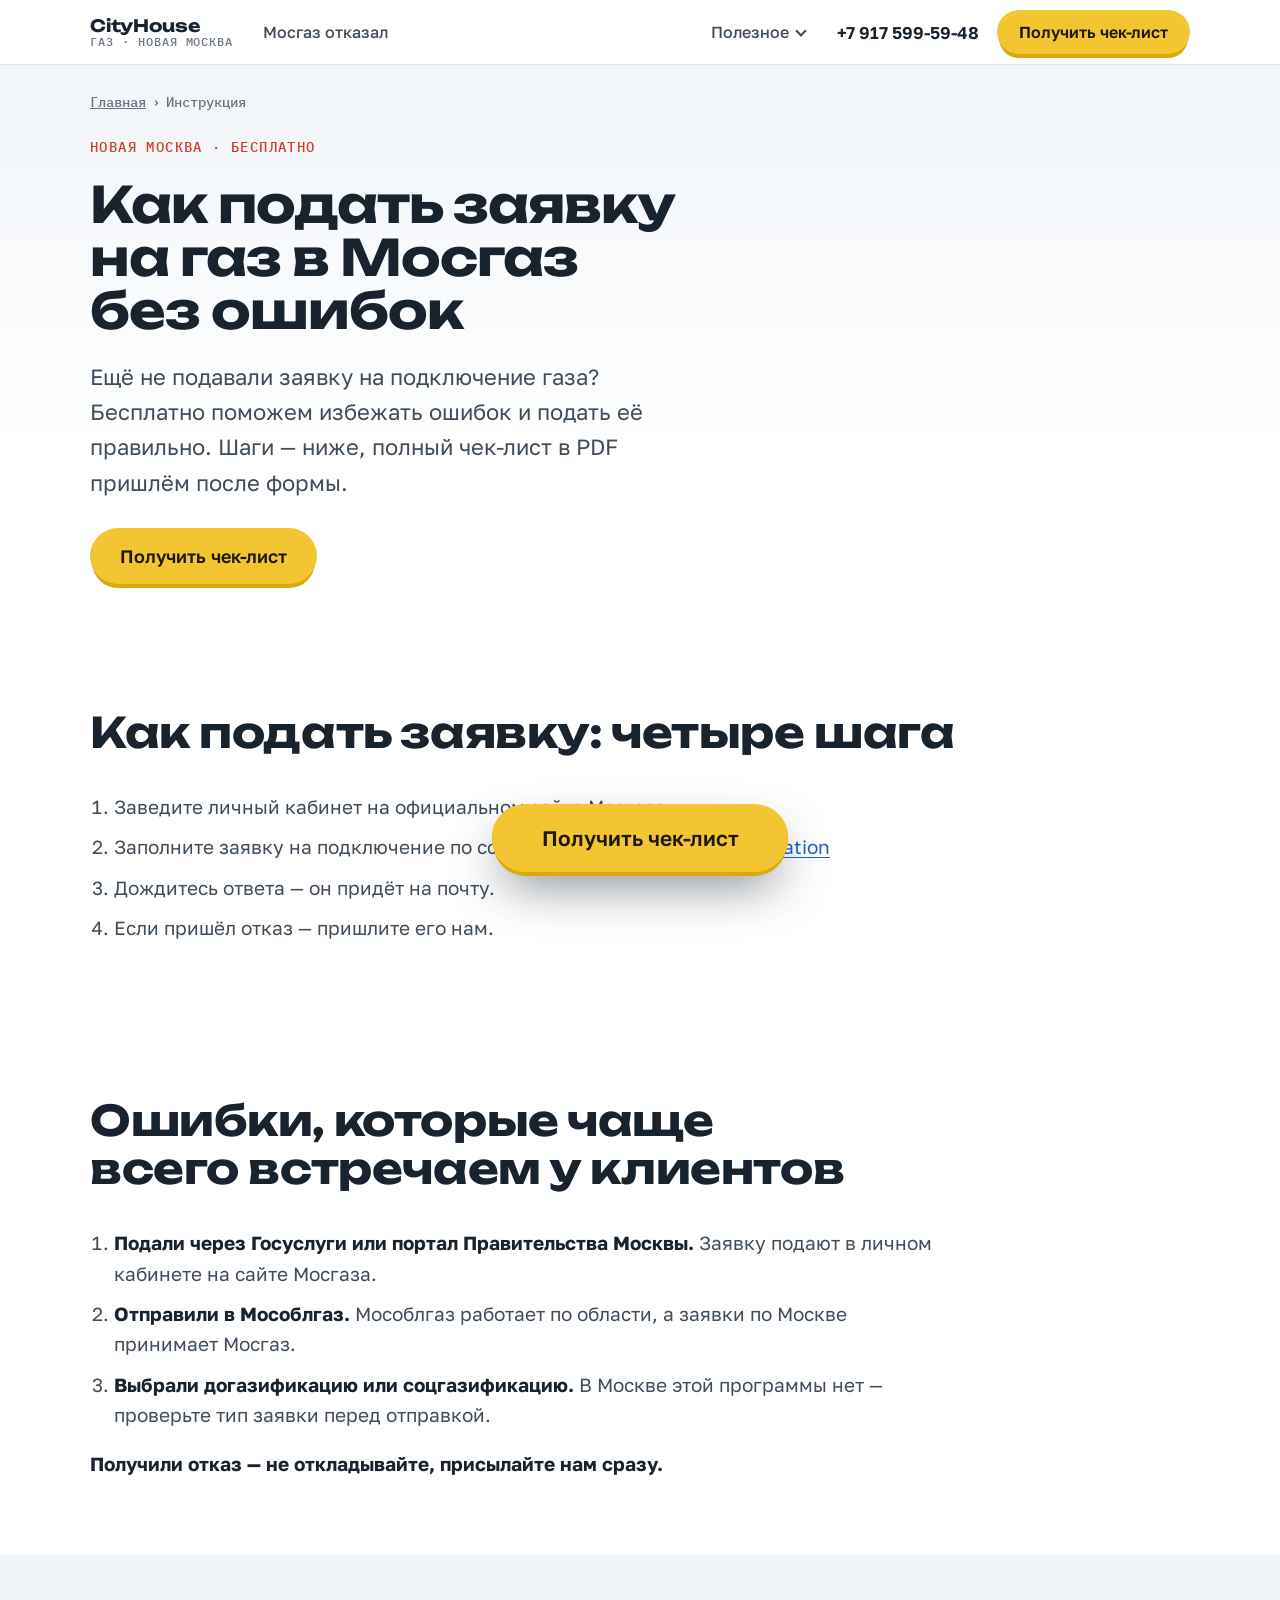
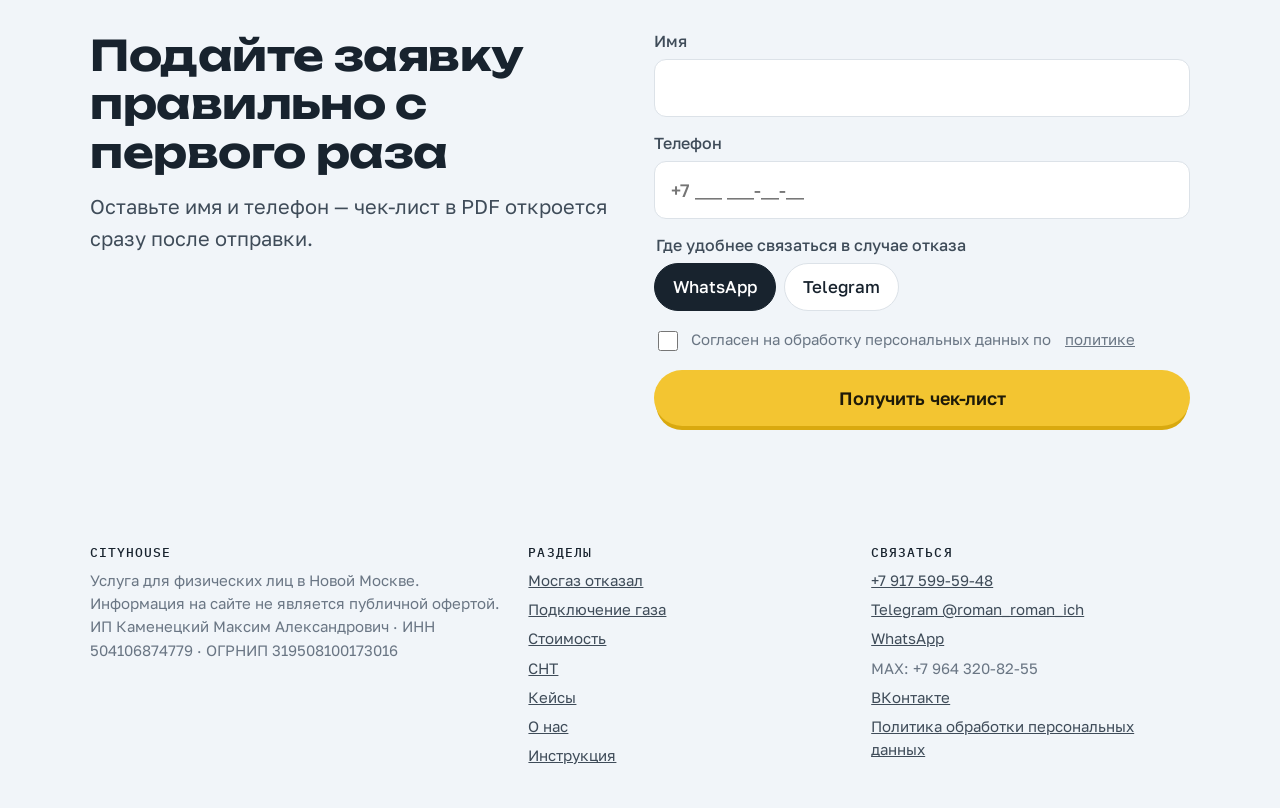
==== instrukciya/index.html @ efc5dd64 "Цена услуги 90 000 ₽" ====
<!doctype html>
<html lang="ru">
<head>
<meta charset="utf-8">
<meta name="viewport" content="width=device-width, initial-scale=1, viewport-fit=cover">
<title>Как подать заявку на газ в Мосгаз без ошибок | CityHouse</title>
<meta name="description" content="Бесплатная инструкция: как подать заявку на подключение газа в Мосгаз правильно. Частые ошибки, из-за которых заявка не доходит, и что делать при отказе.">
<meta name="robots" content="noindex, nofollow">
<link rel="canonical" href="https://gaz-otkaz.ru/instrukciya/">
<meta property="og:type" content="website">
<meta property="og:locale" content="ru_RU">
<meta property="og:title" content="Как подать заявку на газ в Мосгаз без ошибок | CityHouse">
<meta property="og:description" content="Бесплатная инструкция: как подать заявку на подключение газа в Мосгаз правильно. Частые ошибки, из-за которых заявка не доходит, и что делать при отказе.">
<meta property="og:url" content="https://gaz-otkaz.ru/instrukciya/">
<meta property="og:image" content="https://gaz-otkaz.ru/img/hero.jpg">
<link rel="preconnect" href="https://fonts.googleapis.com">
<link rel="preconnect" href="https://fonts.gstatic.com" crossorigin>
<link rel="stylesheet" href="https://fonts.googleapis.com/css2?family=Unbounded:wght@500;700&family=Golos+Text:wght@400;500;600&family=IBM+Plex+Mono:wght@400;500&display=swap">
<link rel="stylesheet" href="/assets/site.css?v=bbb513cd">
<link rel="icon" href="/img/favicon.svg" type="image/svg+xml">
<link rel="icon" href="/img/favicon-120.png" sizes="120x120" type="image/png">
<link rel="apple-touch-icon" href="/img/favicon-120.png">
<meta name="yandex-verification" content="cb1853f3357a638d">
<meta name="google-site-verification" content="L_f5THGJOwdWVX1sTrfUOz_JEtpVM194dY_ABzDGJFU">
<script type="application/ld+json">
{
 "@context": "https://schema.org",
 "@graph": [
  {
   "@type": "Organization",
   "@id": "https://gaz-otkaz.ru/#org",
   "name": "CityHouse",
   "url": "https://gaz-otkaz.ru/",
   "areaServed": "Новая Москва",
   "taxID": "504106874779",
   "telephone": "+7 917 599-59-48",
   "legalName": "ИП Каменецкий Максим Александрович",
   "address": "г. Москва",
   "email": "max-kamen@yandex.ru"
  },
  {
   "@type": "BreadcrumbList",
   "itemListElement": [
    {
     "@type": "ListItem",
     "position": 1,
     "name": "Главная",
     "item": "https://gaz-otkaz.ru/"
    },
    {
     "@type": "ListItem",
     "position": 2,
     "name": "Инструкция",
     "item": "https://gaz-otkaz.ru/instrukciya/"
    }
   ]
  }
 ]
}
</script>
</head>
<body>

<!-- ШАПКА: общая для всех страниц -->
<div class="site-head">
  <div class="wrap sh-row">
    <a class="brand" href="/"><b>CityHouse</b><small>Газ · Новая Москва</small></a>
    <nav class="nav" aria-label="Разделы"><a href="/">Мосгаз отказал</a></nav>
    <details class="more"><summary>Полезное</summary><div class="more-list"><a href="/podklyuchenie-gaza/">Подключение газа</a><a href="/stoimost/">Стоимость</a><a href="/snt/">СНТ</a><a href="/kejsy/">Кейсы</a><a href="/o-nas/">О нас</a></div></details>
    <a class="sh-phone" href="tel:+79175995948">+7 917 599-59-48</a>
    <a class="btn btn-pipe sh-cta" href="#form" data-open-lead>Получить чек-лист</a>
  </div>
</div>

<header class="hero sub-hero" id="top"><div class="wrap"><ol class="crumbs" aria-label="Хлебные крошки"><li><a href="/">Главная</a></li><li aria-current="page">Инструкция</li></ol><div class="hero-grid"><div class="hero-body"><span class="eyebrow">Новая Москва · бесплатно</span><h1>Как подать заявку на газ в Мосгаз без ошибок</h1><p class="hero-sub">Ещё не подавали заявку на подключение газа? Бесплатно поможем избежать ошибок и подать её правильно. Шаги — ниже, полный чек-лист в PDF пришлём после формы.</p><div class="hero-cta"><a class="btn btn-pipe" href="#form" data-open-lead>Получить чек-лист</a></div></div></div></div></header>

<!-- text -->
<section id="shagi"><div class="wrap"><div class="sec-head"><h2>Как подать заявку: четыре шага</h2></div><div class="prose"><ol><li>Заведите личный кабинет на официальном сайте Мосгаза.</li><li>Заполните заявку на подключение по ссылке: <a href="https://lknew.mos-gaz.ru/application">lknew.mos-gaz.ru/application</a></li><li>Дождитесь ответа — он придёт на почту.</li><li>Если пришёл отказ — пришлите его нам.</li></ol></div></div></section>

<!-- text -->
<section id="oshibki"><div class="wrap"><div class="sec-head"><h2>Ошибки, которые чаще всего встречаем у клиентов</h2></div><div class="prose"><ol><li><b>Подали через Госуслуги или портал Правительства Москвы.</b> Заявку подают в личном кабинете на сайте Мосгаза.</li><li><b>Отправили в Мособлгаз.</b> Мособлгаз работает по области, а заявки по Москве принимает Мосгаз.</li><li><b>Выбрали догазификацию или соцгазификацию.</b> В Москве этой программы нет — проверьте тип заявки перед отправкой.</li></ol><p><b>Получили отказ — не откладывайте, присылайте нам сразу.</b></p></div></div></section>

<!-- form -->
<section class="tint" id="form">
  <div class="wrap form-grid">
    <div class="sec-head" style="margin:0"><h2>Подайте заявку правильно с первого раза</h2><p class="lead">Оставьте имя и телефон — чек-лист в PDF откроется сразу после отправки.</p></div>
    <div>
      <form id="lead" novalidate data-endpoint="/send.php" data-ym="113493938" data-goal="lead">
        <input type="hidden" name="page" value="/instrukciya/"><input type="hidden" name="src" value=""><input type="hidden" name="quiz" value="">
        <label class="f" for="f-name">Имя<input id="f-name" name="name" type="text" autocomplete="given-name" required></label>
        <label class="f" for="f-phone">Телефон<input id="f-phone" name="phone" type="tel" inputmode="tel" autocomplete="tel" placeholder="+7 ___ ___-__-__" required></label>
        
        <fieldset><legend>Где удобнее связаться в случае отказа</legend><div class="seg"><label><input type="radio" name="via" id="f-via-wa" value="WhatsApp" checked><span>WhatsApp</span></label><label><input type="radio" name="via" id="f-via-tg" value="Telegram"><span>Telegram</span></label></div></fieldset>
        <label class="f" for="f-tg" id="f-tg-wrap" hidden>Ник в Telegram<input id="f-tg" name="telegram" type="text" autocomplete="off" placeholder="@username"></label>
        <p class="q-badge" id="q-badge" hidden></p>
        <label class="consent" for="f-ok"><input id="f-ok" type="checkbox" required>Согласен на обработку персональных данных по&nbsp;<a href="/politika/">политике</a></label>
        <button class="btn btn-pipe" type="submit">Получить чек-лист</button>
        <p id="f-err" class="consent" hidden style="color:var(--was)">Укажите имя, телефон, отметьте согласие и, если выбрали Telegram, ник — чтобы мы могли связаться.</p>
      </form>
      <div class="form-done" id="f-done" hidden><h3>Чек-лист готов</h3><p><a href="/files/chek-list-zayavka-mosgaz.pdf">Скачать чек-лист в PDF</a> — что проверить до подачи, четыре шага, частые ошибки и что делать при отказе.</p><p><b>В случае отказа сразу начнём работу с вашим случаем.</b></p></div>
    </div>
  </div>
</section>

<!-- ПОДВАЛ: общий для всех страниц. Ссылки на сайт Макса здесь нет — только в блоках страниц (7в). -->
<footer class="site-foot">
  <div class="wrap sf-grid">
    <div>
      <h4>CityHouse</h4>
      <p>Услуга для физических лиц в Новой Москве. Информация на сайте не является публичной офертой.</p>
      <p>ИП Каменецкий Максим Александрович · ИНН 504106874779 · ОГРНИП 319508100173016</p>
    </div>
    <div><h4>Разделы</h4><ul><li><a href="/">Мосгаз отказал</a></li><li><a href="/podklyuchenie-gaza/">Подключение газа</a></li><li><a href="/stoimost/">Стоимость</a></li><li><a href="/snt/">СНТ</a></li><li><a href="/kejsy/">Кейсы</a></li><li><a href="/o-nas/">О нас</a></li><li><a href="/instrukciya/">Инструкция</a></li></ul></div>
    <div><h4>Связаться</h4><ul>
      <li><a href="tel:+79175995948">+7 917 599-59-48</a></li>
      <li><a href="https://t.me/roman_roman_ich">Telegram @roman_roman_ich</a></li>
      <li><a href="https://wa.me/79643208255">WhatsApp</a></li><li>MAX: +7 964 320-82-55</li><li><a href="https://vk.ru/roma.luno">ВКонтакте</a></li>
      <li><a href="/politika/">Политика обработки персональных данных</a></li>
    </ul></div>
  </div>
</footer>
<div class="sticky" id="sticky"><button type="button" class="btn btn-pipe" data-open-lead>Получить чек-лист</button></div>

<!-- Окно заявки -->
<dialog class="lead-modal" id="lead-modal" aria-labelledby="lm-title">
  <button type="button" class="lm-close" aria-label="Закрыть" data-close-lead>×</button>
  <div class="lm-head"><h3 id="lm-title">Чек-лист в PDF</h3><p>Оставьте имя и телефон — чек-лист откроется сразу после отправки.</p></div>
  <form id="lead2" novalidate data-endpoint="/send.php" data-ym="113493938" data-goal="lead">
    <input type="hidden" name="page" value="/instrukciya/"><input type="hidden" name="src" value=""><input type="hidden" name="quiz" value="">
    <label class="f" for="m-name">Имя<input id="m-name" name="name" type="text" autocomplete="given-name" required></label>
    <label class="f" for="m-phone">Телефон<input id="m-phone" name="phone" type="tel" inputmode="tel" autocomplete="tel" placeholder="+7 ___ ___-__-__" required></label>
<fieldset><legend>Где удобнее связаться в случае отказа</legend><div class="seg"><label><input type="radio" name="via" id="m-via-wa" value="WhatsApp" checked><span>WhatsApp</span></label><label><input type="radio" name="via" id="m-via-tg" value="Telegram"><span>Telegram</span></label></div></fieldset>    <label class="f" for="m-tg" id="m-tg-wrap" hidden>Ник в Telegram<input id="m-tg" name="telegram" type="text" autocomplete="off" placeholder="@username"></label>
    <label class="consent" for="m-ok"><input id="m-ok" type="checkbox" required>Согласен на обработку персональных данных по&nbsp;<a href="/politika/">политике</a></label>
    <button class="btn btn-pipe" type="submit">Получить чек-лист</button>
    <p id="m-err" class="consent" hidden style="color:var(--was)">Укажите имя, телефон, отметьте согласие и, если выбрали Telegram, ник — чтобы мы могли связаться.</p>
  </form>
  <div class="form-done" id="m-done" hidden><h3>Чек-лист готов</h3><p><a href="/files/chek-list-zayavka-mosgaz.pdf">Скачать чек-лист в PDF</a> — что проверить до подачи, четыре шага, частые ошибки и что делать при отказе.</p><p><b>В случае отказа сразу начнём работу с вашим случаем.</b></p></div>
</dialog>

<dialog class="zoom" id="zoom"><form method="dialog"><button aria-label="Закрыть">×</button></form><img id="zoom-img" alt=""></dialog>
<script src="/assets/site.js?v=bbb513cd" defer></script>
</body>
</html>
---- assets/site.css ----
/* Светлая версия (v2), осознанно одна тема. Каждая <section> = один блок Тильды.
   Цвета взяты из картинок Макса: жёлтая газовая труба, красное «было», зелёное «стало». */
:root{
  --paper:#FFFFFF; --tint:#F1F5F9; --surface:#FFFFFF; --ink:#18232E; --muted:#3F4C59; --soft:#6A7684; --line:#DCE2E8;
  --pipe:#F3C531; --pipe-deep:#D9A90F; --pipe-ink:#1E1A08; --was:#D23B2C; --now:#2E9A4E; --flame:#1F5FD1;
  --f-display:"Unbounded","Arial Black",system-ui,sans-serif;
  --f-body:"Golos Text",system-ui,-apple-system,"Segoe UI",sans-serif;
  --f-mono:"IBM Plex Mono",ui-monospace,Menlo,monospace;
  --w:1140px; --r:18px; color-scheme:light;
}
*{box-sizing:border-box}
body{background:var(--paper);color:var(--ink);font:400 19px/1.6 var(--f-body);-webkit-font-smoothing:antialiased;padding-bottom:84px}
@media (min-width:760px){body{padding-bottom:0}}
.wrap{max-width:var(--w);margin:0 auto;padding-inline:20px}
section{padding-block:76px}
.tint{background:var(--tint)}
h1,h2,h3{margin:0;text-wrap:balance}
h2{font:700 clamp(28px,4.6vw,42px)/1.15 var(--f-display);letter-spacing:-.01em;max-width:24ch}
h3{font:600 22px/1.3 var(--f-body)}
p{margin:0}
.eyebrow{font:500 14px/1.2 var(--f-mono);letter-spacing:.1em;text-transform:uppercase;color:var(--soft)}
.sec-head{display:grid;gap:14px;margin-bottom:36px}
.lead{color:var(--muted);max-width:60ch;font-size:20px}

.btn{display:inline-flex;align-items:center;justify-content:center;min-height:56px;padding:0 28px;border-radius:999px;font:600 18px/1 var(--f-body);text-decoration:none;cursor:pointer;border:2px solid transparent;transition:transform .15s ease,background .15s ease}
.btn:active{transform:scale(.98)}
.btn:focus-visible,summary:focus-visible,.opt:focus-visible,input:focus-visible,.case-open:focus-visible{outline:3px solid var(--flame);outline-offset:3px}
.btn-pipe{background:var(--pipe);color:var(--pipe-ink);box-shadow:0 6px 0 -2px var(--pipe-deep)}
.btn-pipe:hover{background:#FFD447}
.btn-ghost{border-color:var(--ink);color:var(--ink);background:transparent}

/* ---------- HERO ---------- */
.hero{padding-block:24px 0;background:linear-gradient(180deg,var(--tint),var(--paper) 70%);overflow:hidden}
.topbar{display:flex;justify-content:space-between;align-items:center;gap:12px;font:500 14px/1.2 var(--f-mono);letter-spacing:.06em;color:var(--soft)}
.topbar a{color:var(--ink);font-weight:500}
.hero-grid{display:grid;gap:32px;padding-block:44px 24px;align-items:center}
@media (min-width:900px){.hero-grid{grid-template-columns:1.15fr .85fr}}
.hero-body{display:grid;gap:22px;min-width:0}
.hero .eyebrow{color:var(--was)}
.hero h1{font:700 clamp(34px,6.2vw,62px)/1.06 var(--f-display);letter-spacing:-.02em}
.hero-sub{color:var(--muted);font-size:clamp(19px,2.3vw,22px);max-width:52ch}
.chips{list-style:none;margin:4px 0 0;padding:0;display:flex;flex-wrap:wrap;gap:10px}
.chips li{font:500 15px/1.2 var(--f-body);padding:11px 16px;border-radius:999px;background:var(--surface);border:1px solid var(--line)}
.chips li:first-child{background:var(--pipe);border-color:var(--pipe);color:var(--pipe-ink);font-weight:600}
.hero-price{display:flex;flex-wrap:wrap;align-items:baseline;gap:6px 14px;margin:0}
.hero-price b{font:700 clamp(30px,4.6vw,44px)/1 var(--f-display);letter-spacing:-.01em;padding:10px 16px;border-radius:12px;background:var(--pipe);color:var(--pipe-ink)}
.hero-price span{font:500 18px/1.4 var(--f-body);color:var(--muted)}
.hero-cta{display:flex;flex-wrap:wrap;gap:12px;margin-top:6px}
.hero-alt{margin:14px 0 0;font:500 16px var(--f-body)}
.hero-alt a{color:var(--muted);text-decoration:underline;text-underline-offset:3px}
.hero-alt a:hover{color:inherit}
.hero-img{margin:0;justify-self:center;width:min(100%,460px)}
@media (max-width:899px){.hero-img{display:none}}
.hero-img img{display:block;width:100%;height:auto;aspect-ratio:1;border-radius:24px;box-shadow:0 30px 60px -30px rgba(24,35,46,.35);background:#fff}
/* труба с врезкой */
.pipe-line{position:relative;height:118px}
.pipe-main{position:absolute;left:0;right:0;top:26px;height:18px;background:var(--pipe);box-shadow:inset 0 -5px 0 rgba(0,0,0,.12)}
.pipe-main::before,.pipe-main::after{content:"";position:absolute;top:-4px;width:10px;height:26px;background:var(--pipe-deep);border-radius:2px}
.pipe-main::before{left:18%}.pipe-main::after{left:82%}
.pipe-tap{position:absolute;left:min(58%,620px);top:26px;width:18px;height:92px;background:var(--pipe);box-shadow:inset -5px 0 0 rgba(0,0,0,.12);transform-origin:top;animation:tap 1.1s .3s cubic-bezier(.2,.7,.2,1) both}
.pipe-tap::after{content:"";position:absolute;left:-7px;top:24px;width:32px;height:14px;border-radius:3px;background:var(--now)}
.pipe-label{position:absolute;top:66px;left:calc(min(58%,620px) + 34px);font:500 15px/1.35 var(--f-mono);color:var(--muted)}
.pipe-label b{color:var(--ink);font-weight:600}
.pipe-mark{position:absolute;top:2px;left:4%;font:500 13px/1 var(--f-mono);color:var(--soft);letter-spacing:.1em}
@keyframes tap{from{transform:scaleY(0)}to{transform:scaleY(1)}}
@media (prefers-reduced-motion:reduce){.pipe-tap{animation:none}}
@media (max-width:520px){.pipe-tap{left:70%}.pipe-label{left:auto;right:calc(30% + 14px);text-align:right}}

/* ---------- ОТКАЗ ---------- */
.refusal-grid{display:grid;gap:40px;grid-template-columns:1fr}
@media (min-width:860px){.refusal-grid{grid-template-columns:1fr 1fr;align-items:center}}
.letter{position:relative;background:var(--surface);border:1px solid var(--line);border-radius:6px;padding:28px 24px 38px;font:400 16px/1.7 var(--f-mono);color:var(--ink);transform:rotate(-1.2deg);box-shadow:0 22px 44px -28px rgba(24,35,46,.4)}
.letter-head{display:flex;justify-content:space-between;gap:12px;color:var(--soft);font-size:13px;margin-bottom:18px;padding-bottom:12px;border-bottom:1px dashed var(--line)}
.letter mark{background:linear-gradient(transparent 55%,rgba(243,197,49,.55) 55%);color:inherit}
.stamp{position:absolute;right:18px;bottom:-16px;transform:rotate(-8deg);border:3px solid var(--was);color:var(--was);font:700 16px/1 var(--f-display);letter-spacing:.08em;padding:9px 13px;border-radius:6px;background:var(--surface)}
.refusal-text{display:grid;gap:16px;min-width:0}
.refusal-text p{font-size:20px;color:var(--muted)}

/* ---------- КЕЙСЫ ---------- */
.cases{display:grid;gap:20px;grid-template-columns:1fr}
@media (min-width:760px){.cases{grid-template-columns:repeat(3,1fr)}}
.case{margin:0;display:grid;gap:12px;min-width:0}
.case-open{padding:0;border:1px solid var(--line);border-radius:var(--r);background:#fff;cursor:zoom-in;overflow:hidden;display:block}
.case-open img{display:block;width:100%;height:auto;aspect-ratio:1;object-fit:cover;transition:transform .3s ease}
.case-open:hover img{transform:scale(1.03)}
.case figcaption{font:500 16px/1.4 var(--f-body);color:var(--muted)}
.legend{display:flex;flex-wrap:wrap;gap:18px;margin-top:22px;font:500 16px var(--f-body);color:var(--muted)}
.legend span::before{content:"";display:inline-block;width:12px;height:12px;border-radius:3px;margin-right:8px;vertical-align:-1px}
.legend .w::before{background:var(--was)}.legend .n::before{background:var(--now)}
dialog.zoom{border:0;padding:0;background:transparent;max-width:min(96vw,1000px);width:100%}
dialog.zoom::backdrop{background:rgba(15,22,30,.82)}
dialog.zoom img{width:100%;height:auto;border-radius:12px;display:block;background:#fff}
dialog.zoom form{position:absolute;top:10px;right:10px}
dialog.zoom button{width:44px;height:44px;border-radius:50%;border:0;background:#fff;color:var(--ink);font:600 22px/1 var(--f-body);cursor:pointer}

/* ---------- ПРОВЕРКА ---------- */
.quiz{display:grid;gap:18px;max-width:740px}
.q-progress{display:flex;gap:6px}
.q-progress span{flex:1;height:8px;border-radius:4px;background:var(--line);transition:background .2s}
.q-progress span.on{background:var(--pipe)}
.q-card{display:grid;gap:20px;padding:28px 24px;border:1px solid var(--line);border-radius:var(--r);background:var(--surface)}
.q-num{font:500 14px/1 var(--f-mono);letter-spacing:.08em;color:var(--soft)}
.q-text{font:600 clamp(22px,3vw,26px)/1.3 var(--f-body)}
.opts{display:flex;flex-wrap:wrap;gap:10px}
.opt{min-height:54px;padding:0 24px;border-radius:999px;border:2px solid var(--ink);background:transparent;color:var(--ink);font:600 18px/1 var(--f-body);cursor:pointer}
.opt:hover{background:var(--ink);color:#fff}
.result{display:grid;gap:14px;padding:28px 24px;border-radius:var(--r);border:2px solid var(--line);background:var(--surface)}
.result[data-kind="ok"]{border-color:var(--now)}
.result[data-kind="maybe"],.result[data-kind="noref"]{border-color:var(--pipe)}
.result h3{font:700 24px/1.25 var(--f-display)}
.result p{font-size:19px;color:var(--muted)}
.r-acts{display:flex;flex-wrap:wrap;gap:14px;align-items:center;margin-top:4px}
.linkbtn{background:none;border:0;padding:0;color:var(--muted);font:500 17px var(--f-body);text-decoration:underline;cursor:pointer}

/* ---------- УСЛУГИ ---------- */
.offer-grid{display:grid;gap:18px;grid-template-columns:1fr}
@media (min-width:860px){.offer-grid{grid-template-columns:1fr 1fr}}
.offer-card{display:flex;flex-direction:column;gap:18px;padding:30px 26px;border-radius:var(--r);border:1px solid var(--line);background:var(--surface);min-width:0}
.offer-main{border:2px solid var(--pipe);box-shadow:0 18px 40px -30px rgba(217,169,15,.9)}
.offer-card > p{color:var(--muted)}
.offer-card ul{margin:0;padding:0;list-style:none;display:grid;gap:12px}
.offer-card li{padding-left:30px;position:relative}
.offer-card li::before{content:"";position:absolute;left:0;top:.6em;width:18px;height:7px;background:var(--pipe);border-radius:2px}
.price-row{margin-top:auto;padding-top:18px;border-top:1px dashed var(--line);font:500 17px/1.45 var(--f-body);color:var(--muted)}
.price-row b{font:700 24px/1.25 var(--f-display);display:block;margin-bottom:4px;color:var(--ink)}
.tag{justify-self:start;font:500 13px/1 var(--f-mono);letter-spacing:.08em;text-transform:uppercase;padding:8px 10px;border-radius:6px;background:var(--tint);color:var(--ink)}
.offer-main .tag{background:var(--pipe);color:var(--pipe-ink)}

/* ---------- СОСЕДИ ---------- */
.nb-sec{padding-block:76px 0}
.nb{display:grid;gap:28px;padding:40px 26px;border-radius:24px;background:var(--ink);color:#fff;justify-items:start}
.nb .lead{color:#C9D2DB}
.nb-head{display:grid;gap:16px}
.houses{display:flex;gap:8px}
.houses i{width:34px;height:34px;background:#fff;clip-path:polygon(50% 0,100% 45%,100% 100%,0 100%,0 45%)}
.houses i:nth-child(n+4){background:var(--pipe)}
.tiers{display:grid;gap:14px;grid-template-columns:1fr;width:100%}
@media (min-width:640px){.tiers{grid-template-columns:1fr 1fr}}
.tier{display:grid;gap:6px;padding:24px 22px;border-radius:16px;background:rgba(255,255,255,.07);border:1px solid rgba(255,255,255,.16)}
.tier:last-child{background:var(--pipe);color:var(--pipe-ink);border-color:var(--pipe)}
.tier span{font:500 15px/1.2 var(--f-mono);letter-spacing:.06em;text-transform:uppercase;opacity:.85}
.tier b{font:700 clamp(30px,5vw,44px)/1.1 var(--f-display);letter-spacing:-.01em}
.tier small{font:400 16px/1.4 var(--f-body);opacity:.85}
.tier-fallback{font-size:19px;color:#C9D2DB}
/* поле ника Telegram */
#f-tg-wrap[hidden],#m-tg-wrap[hidden]{display:none}

/* ---------- ШАГИ ---------- */
.steps{list-style:none;margin:0;padding:0;display:grid;gap:0}
.step{display:grid;grid-template-columns:56px 1fr;gap:18px;padding-block:18px;position:relative}
.step::before{content:"";position:absolute;left:23px;top:0;bottom:0;width:10px;background:var(--pipe)}
.step:first-child::before{top:30px}.step:last-child::before{bottom:calc(100% - 30px)}
.step-n{position:relative;z-index:1;width:56px;height:56px;border-radius:50%;display:grid;place-items:center;background:var(--ink);color:#fff;font:700 20px/1 var(--f-display)}
.step h3{margin:4px 0 0;padding:14px 18px;background:var(--pipe);color:var(--ink);border-radius:14px;font-size:18px;line-height:1.25}
.step p{color:var(--muted);margin-top:14px;padding-inline:4px;font-size:15px;line-height:1.5}
@media (min-width:900px){.steps{grid-template-columns:repeat(4,1fr);gap:22px}
  .step{grid-template-columns:1fr;padding-block:0}
  .step::before{left:0;right:-22px;top:23px;bottom:auto;width:auto;height:10px}
  .step:first-child::before{top:23px;left:28px}.step:last-child::before{bottom:auto;right:calc(100% - 28px)}
  .step h3{margin-top:22px;min-height:3.9em;display:flex;align-items:center}}

/* ---------- СРОК ---------- */
.cmp{display:grid;border-top:1px solid var(--line);background:var(--surface);border-radius:var(--r);overflow:hidden;border:1px solid var(--line)}
.cmp-row{display:grid;grid-template-columns:1fr;gap:8px;padding:20px 22px;border-top:1px solid var(--line)}
.cmp-label{font:500 14px/1.3 var(--f-mono);letter-spacing:.08em;text-transform:uppercase;color:var(--soft)}
.cmp-them{color:var(--muted)}
.cmp-us{font-weight:600}
.cmp-tag{display:inline-block;min-width:96px;font:500 13px/1 var(--f-mono);letter-spacing:.06em;text-transform:uppercase;margin-right:10px;color:var(--soft)}
.cmp-us .cmp-tag{color:var(--now)}
.cmp-head{display:none}
@media (min-width:760px){
  .cmp-row,.cmp-head{grid-template-columns:1fr 2.6fr;gap:24px;align-items:baseline}
  .cmp-head{display:grid;padding:16px 22px;font:500 14px/1 var(--f-mono);letter-spacing:.08em;text-transform:uppercase;color:var(--soft);background:var(--tint)}
  .cmp-head span:last-child{color:var(--now)}
  .cmp-tag{display:none}}

/* ---------- ГАРАНТИЯ ---------- */
.guarantee{padding-block:0}
.g-band{background:var(--pipe);color:var(--pipe-ink);padding-block:56px;
  background-image:repeating-linear-gradient(-45deg,transparent 0 22px,rgba(0,0,0,.05) 22px 44px)}
.g-inner{display:grid;gap:16px}
.g-big{font:700 clamp(68px,16vw,170px)/.9 var(--f-display);letter-spacing:-.04em}
.g-band h2{max-width:22ch}
.g-band p{max-width:58ch;font-size:20px}

/* ---------- О КОМПАНИИ ---------- */
.about-grid{display:grid;gap:28px}
@media (min-width:860px){.about-grid{grid-template-columns:1.2fr 1fr;align-items:start}}
.about-grid p{color:var(--muted);font-size:20px}
.facts{list-style:none;margin:0;padding:0;display:grid;gap:12px}
.facts li{padding:18px 20px;border-radius:14px;background:var(--surface);border:1px solid var(--line);font:600 18px/1.35 var(--f-body)}

/* ---------- ГРАНИЦЫ ---------- */
.limits{list-style:none;margin:0;padding:0;display:grid;gap:14px;grid-template-columns:1fr}
@media (min-width:760px){.limits{grid-template-columns:repeat(3,1fr)}}
.limit{padding:24px 22px;border:1px solid var(--line);border-radius:var(--r);background:var(--surface);display:grid;gap:8px;align-content:start}
.limit-k{font:700 19px/1.3 var(--f-display)}
.limit p{color:var(--muted)}
.scale{margin-top:28px;display:grid;gap:10px}
.scale-bar{height:14px;border-radius:3px;background:var(--pipe)}
.scale-ticks{display:flex;justify-content:space-between;font:500 14px/1 var(--f-mono);color:var(--soft)}
.scale-cap{font:500 15px/1.4 var(--f-body);color:var(--muted)}

/* ---------- FAQ ---------- */
.faq{display:grid;max-width:860px;border-top:1px solid var(--line)}
.faq-item{border-bottom:1px solid var(--line)}
.faq-item summary{list-style:none;cursor:pointer;padding:22px 44px 22px 0;font:600 20px/1.35 var(--f-body);position:relative}
.faq-item summary::-webkit-details-marker{display:none}
.faq-item summary::after{content:"";position:absolute;right:8px;top:50%;width:14px;height:14px;margin-top:-10px;border-right:2px solid var(--ink);border-bottom:2px solid var(--ink);transform:rotate(45deg);transition:transform .2s}
.faq-item[open] summary::after{transform:rotate(-135deg);margin-top:-2px}
.faq-item p{padding:0 0 24px;color:var(--muted);max-width:65ch}

/* ---------- ФОРМА ---------- */
.form-grid{display:grid;gap:28px;grid-template-columns:1fr}
@media (min-width:860px){.form-grid{grid-template-columns:1fr 1fr;align-items:start}}
form{display:grid;gap:16px;min-width:0}
label.f{display:grid;gap:8px;font:500 16px var(--f-body);color:var(--muted)}
input[type=text],input[type=tel]{height:58px;border-radius:12px;border:1.5px solid var(--line);background:var(--surface);color:var(--ink);padding:0 16px;font:500 18px var(--f-body);width:100%}
fieldset{border:0;margin:0;padding:0;display:grid;gap:8px}
legend{font:500 16px var(--f-body);color:var(--muted);margin-bottom:8px}
.seg{display:flex;flex-wrap:wrap;gap:8px}
.seg label{position:relative}
.seg input{position:absolute;opacity:0}
.seg span{display:inline-flex;min-height:48px;align-items:center;padding:0 18px;border-radius:999px;border:1.5px solid var(--line);background:var(--surface);font:500 17px var(--f-body);cursor:pointer}
.seg input:checked+span{border-color:var(--ink);background:var(--ink);color:#fff}
.seg input:focus-visible+span{outline:3px solid var(--flame);outline-offset:2px}
.consent{display:flex;gap:10px;align-items:flex-start;font-size:15px;color:var(--soft)}
.consent input{margin-top:4px;width:20px;height:20px;accent-color:var(--ink)}
.consult{font:500 17px/1.45 var(--f-body);color:var(--muted);padding:16px 18px;border-radius:12px;background:var(--surface);border:1px dashed var(--line)}
.form-done{padding:30px 26px;border-radius:var(--r);border:2px solid var(--now);background:var(--surface);display:grid;gap:10px}
.form-done h3{font:700 24px/1.2 var(--f-display)}
.form-done ol{margin:0;padding-left:22px;display:grid;gap:8px;font:400 17px/1.45 var(--f-body)}
.form-done a{color:var(--ink);text-decoration:underline;word-break:break-all}
.q-badge{font:500 15px/1.4 var(--f-body);color:var(--now);padding:12px 14px;border:1px solid var(--now);border-radius:10px}

footer{padding-block:30px 44px;font:400 15px/1.5 var(--f-body);color:var(--soft)}

.sticky{position:fixed;left:0;right:0;bottom:0;z-index:20;padding:10px 16px calc(10px + env(safe-area-inset-bottom,0px));background:rgba(255,255,255,.92);backdrop-filter:blur(10px);border-top:1px solid var(--line);transition:transform .25s ease,opacity .25s ease}
.sticky .btn{width:100%;min-height:60px;font-size:19px}
.sticky.away{transform:translateY(110%);opacity:0;pointer-events:none}
@media (min-width:760px){
  body{padding-bottom:0}
  .sticky{left:50%;right:auto;bottom:calc(28px + env(safe-area-inset-bottom,0px));transform:translateX(-50%);padding:0;background:none;border:0;backdrop-filter:none}
  .sticky.away{transform:translate(-50%,160%)}
  .sticky .btn{width:auto;min-height:68px;padding:0 48px;font-size:21px;box-shadow:0 6px 0 -2px var(--pipe-deep),0 22px 50px -10px rgba(24,35,46,.55)}}
/* пульс вокруг кнопки — привлекает взгляд */
.sticky .btn{position:relative}
.sticky .btn::after{content:"";position:absolute;inset:-6px;border-radius:999px;border:3px solid var(--pipe);opacity:0;animation:pulse 2.4s ease-out infinite}
@keyframes pulse{0%{transform:scale(.92);opacity:.9}70%{transform:scale(1.12);opacity:0}100%{opacity:0}}
@media (prefers-reduced-motion:reduce){.sticky .btn::after{animation:none}}
/* окно заявки */
dialog.lead-modal{border:0;border-radius:22px;padding:28px 22px 24px;width:min(94vw,480px);max-height:92vh;overflow:auto;background:var(--surface);color:var(--ink);box-shadow:0 30px 80px -20px rgba(15,22,30,.5)}
dialog.lead-modal::backdrop{background:rgba(15,22,30,.6)}
.lm-head{display:grid;gap:8px;margin-bottom:18px;padding-right:40px}
.lm-head h3{font:700 24px/1.2 var(--f-display)}
.lm-head p{color:var(--muted);font-size:17px}
.lm-close{position:absolute;top:14px;right:14px;width:44px;height:44px;border-radius:50%;border:0;background:var(--tint);color:var(--ink);font:600 24px/1 var(--f-body);cursor:pointer}

/* ================= МНОГОСТРАНИЧНИК: каркас ================= */
html{scroll-padding-top:84px}
body{margin:0}
img{max-width:100%}
[hidden]{display:none!important}
a{color:inherit}
.site-head{position:sticky;top:0;z-index:30;background:rgba(255,255,255,.94);backdrop-filter:blur(10px);border-bottom:1px solid var(--line)}
.sh-row{display:flex;align-items:center;gap:18px;min-height:64px}
.brand{display:grid;gap:2px;text-decoration:none;flex:none}
.brand b{font:700 17px/1 var(--f-display);letter-spacing:-.01em}
.brand small{font:500 12px/1 var(--f-mono);letter-spacing:.08em;text-transform:uppercase;color:var(--soft)}
.nav{display:flex;gap:4px;overflow-x:auto;scrollbar-width:none;flex:1;min-width:0}
.nav::-webkit-scrollbar{display:none}
.nav a{flex:none;padding:10px 12px;border-radius:999px;font:500 16px/1 var(--f-body);text-decoration:none;color:var(--muted);white-space:nowrap}
.nav a:hover{background:var(--tint);color:var(--ink)}
.nav a[aria-current=page]{background:var(--ink);color:#fff}
.more{position:relative;flex:none}
.more summary{list-style:none;cursor:pointer;padding:10px 12px;border-radius:999px;font:500 16px/1 var(--f-body);color:var(--muted);white-space:nowrap}
.more summary::-webkit-details-marker{display:none}
.more summary::after{content:"";display:inline-block;width:6px;height:6px;margin:0 2px 3px 8px;border:solid currentColor;border-width:0 2px 2px 0;transform:rotate(45deg)}
.more[open] summary::after{transform:rotate(-135deg);margin-bottom:-1px}
.more summary:hover,.more[open] summary{background:var(--tint);color:var(--ink)}
.more-list{position:absolute;top:calc(100% + 6px);left:0;z-index:50;min-width:240px;padding:6px;background:var(--surface);border:1px solid var(--line);border-radius:14px;box-shadow:0 12px 32px rgba(24,35,46,.14);display:flex;flex-direction:column}
.more-list a{padding:11px 12px;border-radius:10px;font:500 16px/1.2 var(--f-body);color:var(--ink);text-decoration:none}
.more-list a:hover{background:var(--tint)}
.more-list a[aria-current=page]{background:var(--ink);color:#fff}
.sh-phone{flex:none;font:600 17px/1 var(--f-body);text-decoration:none;white-space:nowrap}
.sh-cta{flex:none;min-height:44px;padding:0 20px;font-size:16px}
@media (max-width:899px){.sh-row{flex-wrap:wrap;gap:6px 14px;padding-block:10px}.sh-phone{margin-left:auto}.sh-cta{display:none}
  .nav{order:3;flex-basis:100%;margin-inline:-8px}.nav a{padding:8px 10px;font-size:15px}.more summary{padding:8px 10px;font-size:15px}.more-list{left:auto;right:0}}
.crumbs{list-style:none;margin:0;padding:0;display:flex;flex-wrap:wrap;gap:6px;font:500 14px/1.3 var(--f-mono);color:var(--soft)}
.crumbs li+li::before{content:"›";margin-right:6px}
.crumbs a{color:var(--soft)}
.hero.sub-hero{padding-block:28px 8px}
.hero.sub-hero .hero-grid{padding-block:28px 40px}
.hero.sub-hero h1{font-size:clamp(30px,5vw,50px)}
/* текст страницы */
.prose{display:grid;gap:18px;max-width:72ch}
.prose p,.prose li{color:var(--muted)}
.prose p b,.prose li b{color:var(--ink)}
.prose h3{margin-top:10px}
.prose ul,.prose ol{margin:0;padding-left:24px;display:grid;gap:10px}
.prose a,.faq-item a,.cards a:not(.btn),.limit a{color:var(--flame);text-underline-offset:3px}
.prose blockquote{margin:0;padding:16px 20px;border-left:5px solid var(--pipe);background:var(--tint);border-radius:0 12px 12px 0;font:400 17px/1.6 var(--f-mono);color:var(--ink)}
.tbl-wrap{overflow-x:auto;border:1px solid var(--line);border-radius:var(--r);background:var(--surface);max-width:100%}
table.tbl{border-collapse:collapse;width:100%;min-width:520px;font:400 17px/1.45 var(--f-body)}
.tbl th{background:var(--tint);text-align:left;font:500 13px/1.3 var(--f-mono);letter-spacing:.06em;text-transform:uppercase;color:var(--soft);padding:14px 16px}
.tbl td{padding:14px 16px;border-top:1px solid var(--line);vertical-align:top;color:var(--muted)}
.tbl td:first-child{color:var(--ink);font-weight:500}
.tbl tr.hl td{background:#FFF8DC;color:var(--ink);font-weight:600}
.tbl-note{margin-top:12px;font-size:16px;color:var(--soft)}
/* карточки-развилки и ссылки */
.cards{display:grid;gap:18px;grid-template-columns:1fr}
@media (min-width:860px){.cards.n2{grid-template-columns:1fr 1fr}.cards.n3{grid-template-columns:repeat(3,1fr)}}
.links{display:grid;gap:14px;grid-template-columns:1fr}
@media (min-width:760px){.links{grid-template-columns:repeat(3,1fr)}}
.link-card{display:grid;gap:8px;align-content:start;padding:22px 20px;border:1px solid var(--line);border-radius:var(--r);background:var(--surface);text-decoration:none}
.link-card b{font:600 19px/1.3 var(--f-body)}
.link-card span{color:var(--muted);font-size:16px}
.link-card:hover{border-color:var(--ink)}
.cta-band{display:grid;gap:18px;padding:40px 26px;border-radius:24px;background:var(--ink);color:#fff;justify-items:start}
.cta-band .lead{color:#C9D2DB}
.quotes{display:grid;gap:16px;grid-template-columns:1fr}
@media (min-width:760px){.quotes{grid-template-columns:repeat(2,1fr)}}
.quote{display:grid;gap:10px;padding:22px 20px;border:1px solid var(--line);border-radius:var(--r);background:var(--surface)}
.quote q{font:500 17px/1.5 var(--f-mono);color:var(--ink);quotes:"«" "»"}
.quote p{color:var(--muted);font-size:17px}
.req{display:grid;gap:0;max-width:720px;border:1px solid var(--line);border-radius:var(--r);overflow:hidden;background:var(--surface);margin:0}
.req div{display:grid;grid-template-columns:1fr;gap:4px;padding:14px 18px;border-top:1px solid var(--line)}
.req div:first-child{border-top:0}
@media (min-width:640px){.req div{grid-template-columns:200px 1fr;gap:16px}}
.req dt{font:500 13px/1.4 var(--f-mono);letter-spacing:.06em;text-transform:uppercase;color:var(--soft)}
.req dd{margin:0;font-weight:500}
.site-foot{background:var(--tint);padding-block:44px 40px;font:400 15px/1.55 var(--f-body);color:var(--soft)}
.sf-grid{display:grid;gap:24px}
@media (min-width:760px){.sf-grid{grid-template-columns:1.3fr 1fr 1fr}}
.sf-grid h4{margin:0 0 10px;font:500 13px/1 var(--f-mono);letter-spacing:.08em;text-transform:uppercase;color:var(--ink)}
.sf-grid ul{list-style:none;margin:0;padding:0;display:grid;gap:6px}
.sf-grid a{color:var(--muted)}
/* заглушки видны только в превью */
mark.stub{background:#FFE3E0;color:#9B1C10;border:1px dashed #D23B2C;border-radius:4px;padding:0 4px;font:500 .85em/1.4 var(--f-mono)}
[data-stub]{position:relative;outline:3px dashed #D23B2C;outline-offset:-3px}
[data-stub]::before{content:"ЗАГЛУШКА: " attr(data-stub);position:absolute;top:8px;left:8px;z-index:2;max-width:calc(100% - 16px);background:#D23B2C;color:#fff;font:500 13px/1.3 var(--f-mono);padding:5px 9px;border-radius:6px}

.about-photos{display:grid;grid-template-columns:repeat(2,1fr);gap:12px;margin-top:32px}
.about-photos figure{margin:0;aspect-ratio:4/3;border-radius:16px;overflow:hidden;background:#e9edf2}
.about-photos img{width:100%;height:100%;object-fit:cover;display:block}
.about-site{margin:20px 0 0;text-align:center}
@media (min-width:900px){.about-photos{grid-template-columns:repeat(4,1fr);gap:16px}}

/* ---------- КАРТА ПРОЕКТОВ ---------- */
.stats{list-style:none;margin:0;padding:0;display:grid;grid-template-columns:repeat(3,1fr);gap:12px}
.stats li{padding:18px 16px;border-radius:14px;background:var(--surface);border:1px solid var(--line);display:grid;gap:6px}
.stat-n{font:700 clamp(32px,4.4vw,44px)/1 var(--f-display);font-variant-numeric:tabular-nums}
.stats span{font:500 15px/1.3 var(--f-body);color:var(--muted)}
.map{display:grid;gap:24px;margin-top:36px}
@media (min-width:900px){.map{grid-template-columns:1.6fr 1fr;align-items:center;gap:40px}}
.map-frame{border-radius:var(--r);overflow:hidden;border:1px solid var(--line);box-shadow:0 30px 60px -36px rgba(24,35,46,.45);aspect-ratio:1400/1180}
.map-img{position:relative;will-change:transform}
.map-img img{width:100%;height:auto;display:block}
.map-pt{position:absolute;width:22px;height:22px;margin:-11px 0 0 -11px;border-radius:50%;background:var(--pipe);border:3px solid #fff;box-shadow:0 2px 8px rgba(0,0,0,.3);transform:scale(0);transition:transform .45s cubic-bezier(.2,.9,.3,1.4)}
.map-pt.on{transform:scale(1)}
.map-pt.now::after{content:"";position:absolute;inset:-9px;border-radius:50%;border:3px solid var(--pipe-deep);animation:pt-ring 1.4s ease-out infinite}
@keyframes pt-ring{from{transform:scale(.5);opacity:1}to{transform:scale(1.8);opacity:0}}
.map-count{font:500 18px/1.2 var(--f-body);color:var(--muted);margin:6px 0 16px}
.map-count b{font:700 clamp(40px,5vw,56px)/1 var(--f-display);color:var(--ink);margin-right:6px;font-variant-numeric:tabular-nums}
.map-years{list-style:none;margin:0;padding:0;display:grid;gap:4px;border-left:3px solid var(--line)}
.map-years li{display:grid;grid-template-columns:72px 1fr;align-items:baseline;gap:8px;padding:6px 0 6px 14px;margin-left:-3px;border-left:3px solid transparent;transition:border-color .3s,opacity .3s;opacity:.45}
.map-years li.on{opacity:1}
.map-years li.now{border-left-color:var(--pipe)}
.map-years button{all:unset;cursor:pointer;font:700 18px/1.2 var(--f-mono)}
.map-years button:focus-visible{outline:3px solid var(--flame);outline-offset:3px}
.map-years span{font-size:16px;color:var(--muted)}
@media (prefers-reduced-motion:reduce){.map-pt{transition:none}.map-pt.now::after{animation:none}}

/* ---------- ТРУБА ВДОЛЬ СТРАНИЦЫ: растёт со скроллом до формы ---------- */
.pipe-run{position:absolute;left:max(8px,calc((100vw - var(--w))/2 - 30px));width:6px;height:0;background:var(--pipe);box-shadow:inset -2px 0 0 rgba(0,0,0,.12);border-radius:0 0 3px 3px;pointer-events:none;z-index:1}
.pipe-run::after{content:"";position:absolute;left:-5px;bottom:-4px;width:16px;height:8px;border-radius:3px;background:var(--pipe-deep);transition:background .3s}
.pipe-run.done::after{background:var(--now);box-shadow:0 0 0 6px rgba(46,154,78,.18)}
@media (max-width:640px){.pipe-run{left:6px;width:4px}.pipe-run::after{left:-4px;width:12px;height:6px}}
@media print{.pipe-run{display:none}}
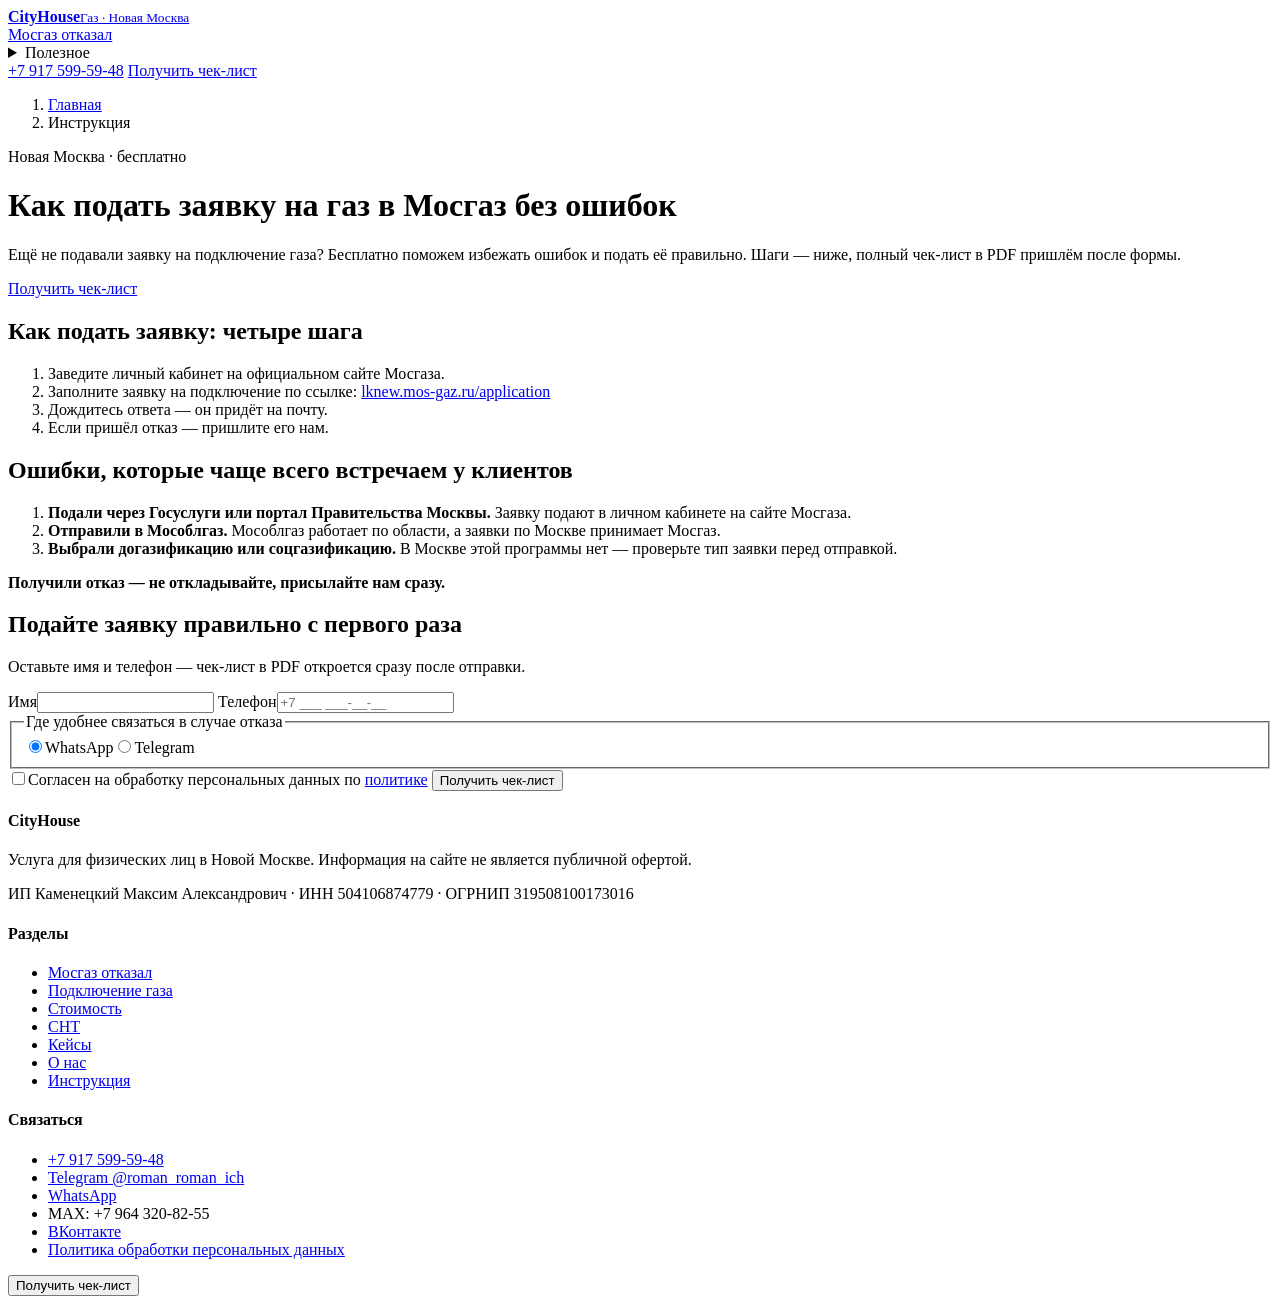
==== commit e3993162: "Починка: сборка с base под GitHub Pages" ====
--- a/instrukciya/index.html
+++ b/instrukciya/index.html
@@ -16,10 +16,10 @@
 <link rel="preconnect" href="https://fonts.googleapis.com">
 <link rel="preconnect" href="https://fonts.gstatic.com" crossorigin>
 <link rel="stylesheet" href="https://fonts.googleapis.com/css2?family=Unbounded:wght@500;700&family=Golos+Text:wght@400;500;600&family=IBM+Plex+Mono:wght@400;500&display=swap">
-<link rel="stylesheet" href="/assets/site.css?v=bbb513cd">
-<link rel="icon" href="/img/favicon.svg" type="image/svg+xml">
-<link rel="icon" href="/img/favicon-120.png" sizes="120x120" type="image/png">
-<link rel="apple-touch-icon" href="/img/favicon-120.png">
+<link rel="stylesheet" href="/gaz-landing/assets/site.css?v=bbb513cd">
+<link rel="icon" href="/gaz-landing/img/favicon.svg" type="image/svg+xml">
+<link rel="icon" href="/gaz-landing/img/favicon-120.png" sizes="120x120" type="image/png">
+<link rel="apple-touch-icon" href="/gaz-landing/img/favicon-120.png">
 <meta name="yandex-verification" content="cb1853f3357a638d">
 <meta name="google-site-verification" content="L_f5THGJOwdWVX1sTrfUOz_JEtpVM194dY_ABzDGJFU">
 <script type="application/ld+json">
@@ -64,15 +64,15 @@
 <!-- ШАПКА: общая для всех страниц -->
 <div class="site-head">
   <div class="wrap sh-row">
-    <a class="brand" href="/"><b>CityHouse</b><small>Газ · Новая Москва</small></a>
-    <nav class="nav" aria-label="Разделы"><a href="/">Мосгаз отказал</a></nav>
-    <details class="more"><summary>Полезное</summary><div class="more-list"><a href="/podklyuchenie-gaza/">Подключение газа</a><a href="/stoimost/">Стоимость</a><a href="/snt/">СНТ</a><a href="/kejsy/">Кейсы</a><a href="/o-nas/">О нас</a></div></details>
+    <a class="brand" href="/gaz-landing/"><b>CityHouse</b><small>Газ · Новая Москва</small></a>
+    <nav class="nav" aria-label="Разделы"><a href="/gaz-landing/">Мосгаз отказал</a></nav>
+    <details class="more"><summary>Полезное</summary><div class="more-list"><a href="/gaz-landing/podklyuchenie-gaza/">Подключение газа</a><a href="/gaz-landing/stoimost/">Стоимость</a><a href="/gaz-landing/snt/">СНТ</a><a href="/gaz-landing/kejsy/">Кейсы</a><a href="/gaz-landing/o-nas/">О нас</a></div></details>
     <a class="sh-phone" href="tel:+79175995948">+7 917 599-59-48</a>
     <a class="btn btn-pipe sh-cta" href="#form" data-open-lead>Получить чек-лист</a>
   </div>
 </div>
 
-<header class="hero sub-hero" id="top"><div class="wrap"><ol class="crumbs" aria-label="Хлебные крошки"><li><a href="/">Главная</a></li><li aria-current="page">Инструкция</li></ol><div class="hero-grid"><div class="hero-body"><span class="eyebrow">Новая Москва · бесплатно</span><h1>Как подать заявку на газ в Мосгаз без ошибок</h1><p class="hero-sub">Ещё не подавали заявку на подключение газа? Бесплатно поможем избежать ошибок и подать её правильно. Шаги — ниже, полный чек-лист в PDF пришлём после формы.</p><div class="hero-cta"><a class="btn btn-pipe" href="#form" data-open-lead>Получить чек-лист</a></div></div></div></div></header>
+<header class="hero sub-hero" id="top"><div class="wrap"><ol class="crumbs" aria-label="Хлебные крошки"><li><a href="/gaz-landing/">Главная</a></li><li aria-current="page">Инструкция</li></ol><div class="hero-grid"><div class="hero-body"><span class="eyebrow">Новая Москва · бесплатно</span><h1>Как подать заявку на газ в Мосгаз без ошибок</h1><p class="hero-sub">Ещё не подавали заявку на подключение газа? Бесплатно поможем избежать ошибок и подать её правильно. Шаги — ниже, полный чек-лист в PDF пришлём после формы.</p><div class="hero-cta"><a class="btn btn-pipe" href="#form" data-open-lead>Получить чек-лист</a></div></div></div></div></header>
 
 <!-- text -->
 <section id="shagi"><div class="wrap"><div class="sec-head"><h2>Как подать заявку: четыре шага</h2></div><div class="prose"><ol><li>Заведите личный кабинет на официальном сайте Мосгаза.</li><li>Заполните заявку на подключение по ссылке: <a href="https://lknew.mos-gaz.ru/application">lknew.mos-gaz.ru/application</a></li><li>Дождитесь ответа — он придёт на почту.</li><li>Если пришёл отказ — пришлите его нам.</li></ol></div></div></section>
@@ -86,18 +86,18 @@
     <div class="sec-head" style="margin:0"><h2>Подайте заявку правильно с первого раза</h2><p class="lead">Оставьте имя и телефон — чек-лист в PDF откроется сразу после отправки.</p></div>
     <div>
       <form id="lead" novalidate data-endpoint="/send.php" data-ym="113493938" data-goal="lead">
-        <input type="hidden" name="page" value="/instrukciya/"><input type="hidden" name="src" value=""><input type="hidden" name="quiz" value="">
+        <input type="hidden" name="page" value="/gaz-landing/instrukciya/"><input type="hidden" name="src" value=""><input type="hidden" name="quiz" value="">
         <label class="f" for="f-name">Имя<input id="f-name" name="name" type="text" autocomplete="given-name" required></label>
         <label class="f" for="f-phone">Телефон<input id="f-phone" name="phone" type="tel" inputmode="tel" autocomplete="tel" placeholder="+7 ___ ___-__-__" required></label>
         
         <fieldset><legend>Где удобнее связаться в случае отказа</legend><div class="seg"><label><input type="radio" name="via" id="f-via-wa" value="WhatsApp" checked><span>WhatsApp</span></label><label><input type="radio" name="via" id="f-via-tg" value="Telegram"><span>Telegram</span></label></div></fieldset>
         <label class="f" for="f-tg" id="f-tg-wrap" hidden>Ник в Telegram<input id="f-tg" name="telegram" type="text" autocomplete="off" placeholder="@username"></label>
         <p class="q-badge" id="q-badge" hidden></p>
-        <label class="consent" for="f-ok"><input id="f-ok" type="checkbox" required>Согласен на обработку персональных данных по&nbsp;<a href="/politika/">политике</a></label>
+        <label class="consent" for="f-ok"><input id="f-ok" type="checkbox" required>Согласен на обработку персональных данных по&nbsp;<a href="/gaz-landing/politika/">политике</a></label>
         <button class="btn btn-pipe" type="submit">Получить чек-лист</button>
         <p id="f-err" class="consent" hidden style="color:var(--was)">Укажите имя, телефон, отметьте согласие и, если выбрали Telegram, ник — чтобы мы могли связаться.</p>
       </form>
-      <div class="form-done" id="f-done" hidden><h3>Чек-лист готов</h3><p><a href="/files/chek-list-zayavka-mosgaz.pdf">Скачать чек-лист в PDF</a> — что проверить до подачи, четыре шага, частые ошибки и что делать при отказе.</p><p><b>В случае отказа сразу начнём работу с вашим случаем.</b></p></div>
+      <div class="form-done" id="f-done" hidden><h3>Чек-лист готов</h3><p><a href="/gaz-landing/files/chek-list-zayavka-mosgaz.pdf">Скачать чек-лист в PDF</a> — что проверить до подачи, четыре шага, частые ошибки и что делать при отказе.</p><p><b>В случае отказа сразу начнём работу с вашим случаем.</b></p></div>
     </div>
   </div>
 </section>
@@ -110,12 +110,12 @@
       <p>Услуга для физических лиц в Новой Москве. Информация на сайте не является публичной офертой.</p>
       <p>ИП Каменецкий Максим Александрович · ИНН 504106874779 · ОГРНИП 319508100173016</p>
     </div>
-    <div><h4>Разделы</h4><ul><li><a href="/">Мосгаз отказал</a></li><li><a href="/podklyuchenie-gaza/">Подключение газа</a></li><li><a href="/stoimost/">Стоимость</a></li><li><a href="/snt/">СНТ</a></li><li><a href="/kejsy/">Кейсы</a></li><li><a href="/o-nas/">О нас</a></li><li><a href="/instrukciya/">Инструкция</a></li></ul></div>
+    <div><h4>Разделы</h4><ul><li><a href="/gaz-landing/">Мосгаз отказал</a></li><li><a href="/gaz-landing/podklyuchenie-gaza/">Подключение газа</a></li><li><a href="/gaz-landing/stoimost/">Стоимость</a></li><li><a href="/gaz-landing/snt/">СНТ</a></li><li><a href="/gaz-landing/kejsy/">Кейсы</a></li><li><a href="/gaz-landing/o-nas/">О нас</a></li><li><a href="/gaz-landing/instrukciya/">Инструкция</a></li></ul></div>
     <div><h4>Связаться</h4><ul>
       <li><a href="tel:+79175995948">+7 917 599-59-48</a></li>
       <li><a href="https://t.me/roman_roman_ich">Telegram @roman_roman_ich</a></li>
       <li><a href="https://wa.me/79643208255">WhatsApp</a></li><li>MAX: +7 964 320-82-55</li><li><a href="https://vk.ru/roma.luno">ВКонтакте</a></li>
-      <li><a href="/politika/">Политика обработки персональных данных</a></li>
+      <li><a href="/gaz-landing/politika/">Политика обработки персональных данных</a></li>
     </ul></div>
   </div>
 </footer>
@@ -126,18 +126,18 @@
   <button type="button" class="lm-close" aria-label="Закрыть" data-close-lead>×</button>
   <div class="lm-head"><h3 id="lm-title">Чек-лист в PDF</h3><p>Оставьте имя и телефон — чек-лист откроется сразу после отправки.</p></div>
   <form id="lead2" novalidate data-endpoint="/send.php" data-ym="113493938" data-goal="lead">
-    <input type="hidden" name="page" value="/instrukciya/"><input type="hidden" name="src" value=""><input type="hidden" name="quiz" value="">
+    <input type="hidden" name="page" value="/gaz-landing/instrukciya/"><input type="hidden" name="src" value=""><input type="hidden" name="quiz" value="">
     <label class="f" for="m-name">Имя<input id="m-name" name="name" type="text" autocomplete="given-name" required></label>
     <label class="f" for="m-phone">Телефон<input id="m-phone" name="phone" type="tel" inputmode="tel" autocomplete="tel" placeholder="+7 ___ ___-__-__" required></label>
 <fieldset><legend>Где удобнее связаться в случае отказа</legend><div class="seg"><label><input type="radio" name="via" id="m-via-wa" value="WhatsApp" checked><span>WhatsApp</span></label><label><input type="radio" name="via" id="m-via-tg" value="Telegram"><span>Telegram</span></label></div></fieldset>    <label class="f" for="m-tg" id="m-tg-wrap" hidden>Ник в Telegram<input id="m-tg" name="telegram" type="text" autocomplete="off" placeholder="@username"></label>
-    <label class="consent" for="m-ok"><input id="m-ok" type="checkbox" required>Согласен на обработку персональных данных по&nbsp;<a href="/politika/">политике</a></label>
+    <label class="consent" for="m-ok"><input id="m-ok" type="checkbox" required>Согласен на обработку персональных данных по&nbsp;<a href="/gaz-landing/politika/">политике</a></label>
     <button class="btn btn-pipe" type="submit">Получить чек-лист</button>
     <p id="m-err" class="consent" hidden style="color:var(--was)">Укажите имя, телефон, отметьте согласие и, если выбрали Telegram, ник — чтобы мы могли связаться.</p>
   </form>
-  <div class="form-done" id="m-done" hidden><h3>Чек-лист готов</h3><p><a href="/files/chek-list-zayavka-mosgaz.pdf">Скачать чек-лист в PDF</a> — что проверить до подачи, четыре шага, частые ошибки и что делать при отказе.</p><p><b>В случае отказа сразу начнём работу с вашим случаем.</b></p></div>
+  <div class="form-done" id="m-done" hidden><h3>Чек-лист готов</h3><p><a href="/gaz-landing/files/chek-list-zayavka-mosgaz.pdf">Скачать чек-лист в PDF</a> — что проверить до подачи, четыре шага, частые ошибки и что делать при отказе.</p><p><b>В случае отказа сразу начнём работу с вашим случаем.</b></p></div>
 </dialog>
 
 <dialog class="zoom" id="zoom"><form method="dialog"><button aria-label="Закрыть">×</button></form><img id="zoom-img" alt=""></dialog>
-<script src="/assets/site.js?v=bbb513cd" defer></script>
+<script src="/gaz-landing/assets/site.js?v=bbb513cd" defer></script>
 </body>
 </html>
